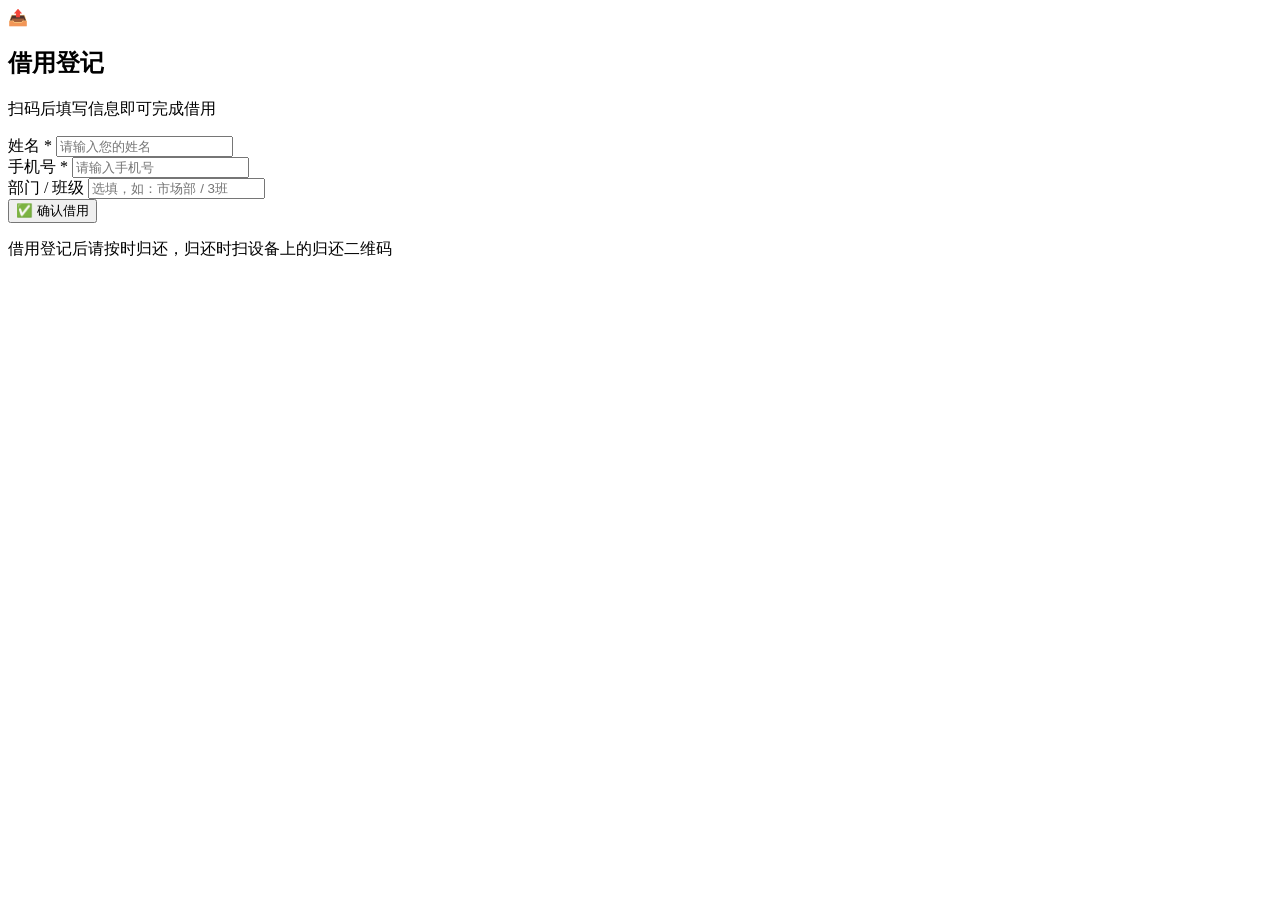
==== borrow.html @ ac86ed6c "upload borrow.html" ====
<!DOCTYPE html>
<html lang="zh-CN">
<head>
<meta charset="UTF-8">
<meta name="viewport" content="width=device-width, initial-scale=1.0">
<title>借用登记</title>
<link rel="stylesheet" href="css/style.css?v=4">
</head>
<body class="mobile-body">

<div class="mobile-shell">
  <div class="mobile-top">
    <div class="logo-big">📤</div>
    <h2>借用登记</h2>
    <p>扫码后填写信息即可完成借用</p>
  </div>

  <div id="deviceInfo"></div>
  <div id="alertBox"></div>

  <div id="formArea">
    <div class="form-card">
      <div class="field">
        <label class="field-label">姓名 <span class="req">*</span></label>
        <input class="field-input" id="fName" placeholder="请输入您的姓名" autocomplete="name">
      </div>
      <div class="field">
        <label class="field-label">手机号 <span class="req">*</span></label>
        <input class="field-input" id="fPhone" type="tel" maxlength="11" placeholder="请输入手机号" autocomplete="tel">
      </div>
      <div class="field">
        <label class="field-label">部门 / 班级</label>
        <input class="field-input" id="fDept" placeholder="选填，如：市场部 / 3班">
      </div>
      <button class="btn btn-primary btn-block btn-lg" onclick="submitAction()">✅ 确认借用</button>
    </div>
    <p class="form-tip">借用登记后请按时归还，归还时扫设备上的归还二维码</p>
  </div>

  <div id="resultArea" style="display:none;"></div>
</div>

<script src="js/config.js?v=4"></script>
<script src="js/store.js?v=4"></script>
<script src="js/common.js?v=4"></script>
<script src="js/mobile.js?v=4"></script>
</body>
</html>
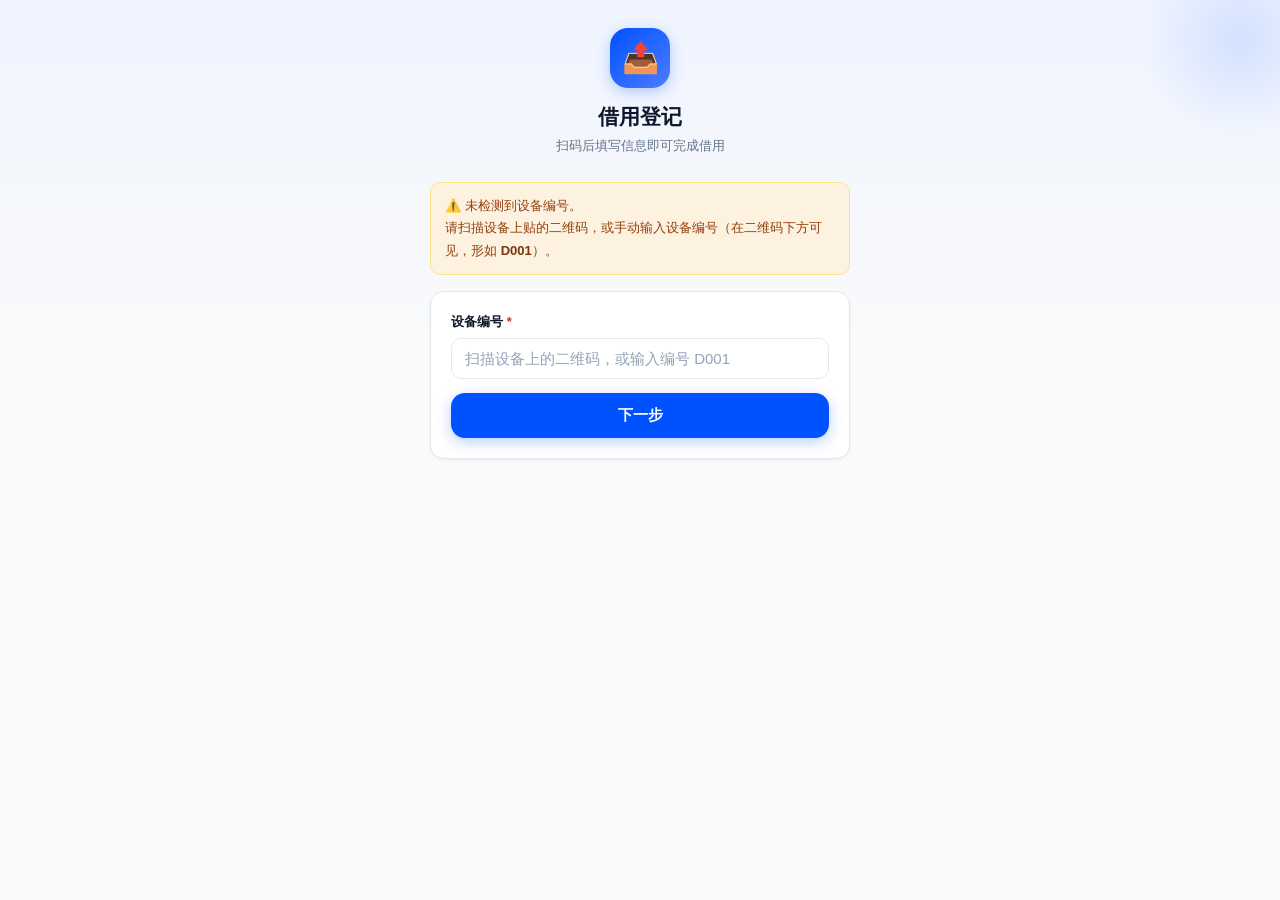
==== commit 15ea1576: "upload borrow.html" ====
--- a/borrow.html
+++ b/borrow.html
@@ -4,7 +4,7 @@
 <meta charset="UTF-8">
 <meta name="viewport" content="width=device-width, initial-scale=1.0">
 <title>借用登记</title>
-<link rel="stylesheet" href="css/style.css?v=4">
+<link rel="stylesheet" href="css/style.css?v=5">
 </head>
 <body class="mobile-body">
 
@@ -40,9 +40,9 @@
   <div id="resultArea" style="display:none;"></div>
 </div>
 
-<script src="js/config.js?v=4"></script>
-<script src="js/store.js?v=4"></script>
-<script src="js/common.js?v=4"></script>
-<script src="js/mobile.js?v=4"></script>
+<script src="js/config.js?v=5"></script>
+<script src="js/store.js?v=5"></script>
+<script src="js/common.js?v=5"></script>
+<script src="js/mobile.js?v=5"></script>
 </body>
 </html>
--- a/css/style.css
+++ b/css/style.css
@@ -0,0 +1,361 @@
+/* ===== 全局变量 ===== */
+:root {
+  --bg: #FAFAFA;
+  --fg: #0F172A;
+  --muted: #F1F5F9;
+  --muted-2: #E2E8F0;
+  --muted-fg: #64748B;
+  --accent: #0052FF;
+  --accent-2: #4D7CFF;
+  --accent-soft: #EEF3FF;
+  --on-accent: #FFFFFF;
+  --success: #16A34A;
+  --success-soft: #E8F7EE;
+  --warning: #D97706;
+  --warning-soft: #FDF1E0;
+  --danger: #DC2626;
+  --danger-soft: #FDECEC;
+  --border: #E2E8F0;
+  --card: #FFFFFF;
+  --radius: 14px;
+  --radius-sm: 10px;
+  --shadow-sm: 0 1px 3px rgba(15,23,42,.06);
+  --shadow-md: 0 4px 6px rgba(15,23,42,.07);
+  --shadow-lg: 0 10px 24px rgba(15,23,42,.10);
+  --shadow-accent: 0 4px 14px rgba(0,82,255,.28);
+  --font: -apple-system, BlinkMacSystemFont, "Segoe UI", "PingFang SC", "Hiragino Sans GB", "Microsoft YaHei", sans-serif;
+}
+
+* { margin: 0; padding: 0; box-sizing: border-box; -webkit-tap-highlight-color: transparent; }
+html { height: 100%; }
+body {
+  font-family: var(--font);
+  background: var(--bg);
+  color: var(--fg);
+  font-size: 15px;
+  line-height: 1.6;
+  -webkit-font-smoothing: antialiased;
+  min-height: 100%;
+}
+button { font-family: inherit; cursor: pointer; border: none; background: none; color: inherit; }
+input, select, textarea { font-family: inherit; font-size: 15px; }
+a { color: var(--accent); text-decoration: none; }
+img { max-width: 100%; }
+
+/* ===== 通用容器 ===== */
+.container { max-width: 760px; margin: 0 auto; padding: 16px 16px 48px; }
+.page-title { font-size: 24px; font-weight: 700; letter-spacing: -.01em; margin: 6px 0 2px; }
+.page-sub { color: var(--muted-fg); font-size: 14px; margin-bottom: 20px; }
+
+/* ===== 头部 ===== */
+.app-header {
+  background: linear-gradient(135deg, var(--accent), var(--accent-2));
+  color: #fff;
+  box-shadow: var(--shadow-accent);
+}
+.app-header-inner {
+  max-width: 760px; margin: 0 auto;
+  display: flex; align-items: center; justify-content: space-between;
+  padding: 16px;
+  gap: 12px;
+}
+.app-brand { display: flex; align-items: center; gap: 10px; font-weight: 700; font-size: 17px; }
+.app-brand .logo {
+  width: 34px; height: 34px; border-radius: 10px;
+  background: rgba(255,255,255,.18);
+  display: flex; align-items: center; justify-content: center; font-size: 19px;
+}
+.app-header .header-sub { font-size: 11px; opacity: .8; margin-top: 1px; }
+
+/* ===== 按钮 ===== */
+.btn {
+  display: inline-flex; align-items: center; justify-content: center; gap: 6px;
+  padding: 9px 16px; border-radius: var(--radius-sm);
+  font-size: 14px; font-weight: 600;
+  transition: transform .15s ease, box-shadow .2s ease, background .2s ease;
+  user-select: none; white-space: nowrap;
+}
+.btn:active { transform: scale(.96); }
+.btn-primary { background: var(--accent); color: var(--on-accent); box-shadow: var(--shadow-accent); }
+.btn-primary:hover { background: #1a63ff; box-shadow: 0 6px 18px rgba(0,82,255,.35); }
+.btn-ghost { background: var(--card); color: var(--fg); border: 1px solid var(--border); }
+.btn-ghost:hover { background: var(--muted); }
+.btn-danger { background: var(--danger-soft); color: var(--danger); }
+.btn-block { width: 100%; padding: 13px; font-size: 16px; border-radius: var(--radius); }
+.btn-lg { padding: 13px 20px; font-size: 15px; }
+.btn-sm { padding: 6px 12px; font-size: 13px; }
+.btn[disabled] { opacity: .5; pointer-events: none; }
+
+/* ===== 卡片 ===== */
+.card {
+  background: var(--card);
+  border: 1px solid var(--border);
+  border-radius: var(--radius);
+  box-shadow: var(--shadow-sm);
+  padding: 18px;
+  margin-bottom: 16px;
+}
+.card-title { font-size: 15px; font-weight: 700; margin-bottom: 14px; display: flex; align-items: center; justify-content: space-between; }
+
+/* ===== 统计条 ===== */
+.stats { display: grid; grid-template-columns: repeat(4, 1fr); gap: 10px; margin-bottom: 18px; }
+.stat {
+  background: var(--card); border: 1px solid var(--border); border-radius: var(--radius);
+  padding: 12px 10px; text-align: center; box-shadow: var(--shadow-sm);
+}
+.stat .num { font-size: 22px; font-weight: 800; line-height: 1.2; }
+.stat .label { font-size: 12px; color: var(--muted-fg); margin-top: 2px; }
+.stat.blue .num { color: var(--accent); }
+.stat.green .num { color: var(--success); }
+.stat.orange .num { color: var(--warning); }
+.stat.gray .num { color: var(--muted-fg); }
+
+/* ===== 模式横幅 ===== */
+.mode-banner {
+  display: flex; align-items: center; gap: 8px;
+  background: var(--warning-soft); color: #92400E;
+  border: 1px solid #FDE68A;
+  border-radius: var(--radius-sm);
+  padding: 10px 14px; font-size: 13px; margin-bottom: 16px;
+  line-height: 1.5;
+}
+.mode-banner.server { background: var(--success-soft); color: #166534; border-color: #BBF7D0; }
+.mode-banner .dot { width: 8px; height: 8px; border-radius: 50%; background: currentColor; flex-shrink: 0; opacity: .8; }
+
+/* ===== 表单 ===== */
+.field { margin-bottom: 14px; }
+.field-label { display: block; font-size: 13px; font-weight: 600; color: var(--fg); margin-bottom: 6px; }
+.field-label .req { color: var(--danger); }
+.field-input {
+  width: 100%; padding: 11px 13px;
+  border: 1px solid var(--border); border-radius: var(--radius-sm);
+  background: var(--card); color: var(--fg);
+  outline: none; transition: border .2s, box-shadow .2s;
+}
+.field-input:focus { border-color: var(--accent); box-shadow: 0 0 0 3px rgba(0,82,255,.12); }
+.field-input::placeholder { color: #94A3B8; }
+textarea.field-input { resize: vertical; min-height: 64px; }
+
+/* ===== 设备网格 ===== */
+.device-grid { display: grid; grid-template-columns: repeat(auto-fill, minmax(230px, 1fr)); gap: 14px; }
+.device-card {
+  background: var(--card); border: 1px solid var(--border); border-radius: var(--radius);
+  box-shadow: var(--shadow-sm); padding: 16px;
+  display: flex; flex-direction: column; gap: 8px;
+  transition: box-shadow .2s ease, transform .15s ease;
+  position: relative;
+}
+.device-card:hover { box-shadow: var(--shadow-md); transform: translateY(-2px); }
+.device-head { display: flex; align-items: flex-start; justify-content: space-between; gap: 8px; }
+.device-id {
+  font-family: "SFMono-Regular", Consolas, monospace; font-size: 11px; color: var(--muted-fg);
+  background: var(--muted); border-radius: 6px; padding: 2px 8px;
+}
+.device-name { font-size: 15px; font-weight: 700; word-break: break-all; }
+.device-model { font-size: 13px; color: var(--muted-fg); word-break: break-all; }
+.device-remark { font-size: 12px; color: var(--muted-fg); opacity: .85; }
+.device-borrower {
+  font-size: 12px; color: #166534; background: var(--success-soft);
+  border-radius: 8px; padding: 6px 9px; line-height: 1.5;
+}
+.device-actions { display: flex; gap: 8px; margin-top: 4px; }
+.device-actions .btn { flex: 1; }
+
+/* ===== 状态徽章 ===== */
+.badge {
+  display: inline-flex; align-items: center; gap: 4px;
+  font-size: 12px; font-weight: 700; border-radius: 999px; padding: 3px 10px;
+}
+.badge-available { background: var(--success-soft); color: var(--success); }
+.badge-borrowed { background: var(--warning-soft); color: var(--warning); }
+.badge::before { content: ''; width: 6px; height: 6px; border-radius: 50%; background: currentColor; }
+
+/* ===== 记录列表 ===== */
+.record-list { display: flex; flex-direction: column; }
+.record-item {
+  display: flex; align-items: center; gap: 12px;
+  padding: 12px 4px; border-bottom: 1px solid var(--border);
+}
+.record-item:last-child { border-bottom: none; }
+.record-icon {
+  width: 38px; height: 38px; border-radius: 10px; flex-shrink: 0;
+  display: flex; align-items: center; justify-content: center; font-size: 18px;
+}
+.record-icon.borrow { background: var(--success-soft); }
+.record-icon.return { background: var(--accent-soft); }
+.record-main { flex: 1; min-width: 0; }
+.record-line1 { font-size: 14px; font-weight: 600; }
+.record-line2 { font-size: 12px; color: var(--muted-fg); white-space: nowrap; overflow: hidden; text-overflow: ellipsis; }
+.record-line2 b { color: var(--accent); font-weight: 600; }
+.record-time { font-size: 12px; color: var(--muted-fg); text-align: right; flex-shrink: 0; }
+
+/* ===== 筛选 ===== */
+.filter-row { display: flex; gap: 8px; margin-bottom: 14px; flex-wrap: wrap; }
+.chip {
+  padding: 6px 14px; border-radius: 999px; font-size: 13px; font-weight: 600;
+  border: 1px solid var(--border); background: var(--card); color: var(--muted-fg);
+  transition: all .2s;
+}
+.chip.active { background: var(--accent); color: #fff; border-color: var(--accent); box-shadow: var(--shadow-accent); }
+
+/* ===== 弹窗 ===== */
+.modal-mask {
+  position: fixed; inset: 0; z-index: 1000;
+  background: rgba(15,23,42,.55);
+  display: flex; align-items: center; justify-content: center; padding: 20px;
+  opacity: 0; pointer-events: none; transition: opacity .2s;
+}
+.modal-mask.show { opacity: 1; pointer-events: auto; }
+.modal {
+  background: #fff; border-radius: 18px; width: 100%; max-width: 420px;
+  max-height: 88vh; overflow: auto;
+  box-shadow: var(--shadow-lg);
+  transform: translateY(14px) scale(.97); transition: transform .22s ease;
+}
+.modal-mask.show .modal { transform: none; }
+.modal-head {
+  padding: 16px 18px; border-bottom: 1px solid var(--border);
+  display: flex; align-items: center; justify-content: space-between;
+}
+.modal-title { font-size: 16px; font-weight: 700; }
+.modal-close { font-size: 22px; color: var(--muted-fg); width: 32px; height: 32px; border-radius: 8px; }
+.modal-close:hover { background: var(--muted); }
+.modal-body { padding: 18px; }
+.modal-foot { padding: 0 18px 18px; display: flex; gap: 10px; }
+.modal-foot .btn { flex: 1; }
+
+/* ===== 二维码展示 ===== */
+.qr-box { display: flex; flex-direction: column; align-items: center; gap: 12px; padding: 8px 0; }
+.qr-canvas-box {
+  background: #fff; padding: 14px; border-radius: 14px;
+  border: 1px solid var(--border); box-shadow: var(--shadow-sm);
+}
+.qr-url { font-size: 12px; color: var(--muted-fg); word-break: break-all; text-align: center; max-width: 100%; }
+.qr-actions { display: flex; gap: 10px; width: 100%; }
+.qr-actions .btn { flex: 1; }
+
+/* ===== 扫码页（手机） ===== */
+.mobile-body {
+  background: linear-gradient(180deg, #EFF4FF 0%, var(--bg) 40%);
+  min-height: 100vh;
+}
+.mobile-body::before {
+  content: ''; position: absolute; top: -60px; right: -60px;
+  width: 200px; height: 200px; border-radius: 50%;
+  background: radial-gradient(circle, rgba(0,82,255,.12), transparent 70%);
+  pointer-events: none;
+}
+.mobile-shell { max-width: 460px; margin: 0 auto; padding: 28px 20px 48px; position: relative; }
+.mobile-top { text-align: center; margin-bottom: 26px; }
+.mobile-top .logo-big {
+  width: 60px; height: 60px; border-radius: 18px; margin: 0 auto 12px;
+  background: linear-gradient(135deg, var(--accent), var(--accent-2));
+  display: flex; align-items: center; justify-content: center;
+  font-size: 30px; box-shadow: var(--shadow-accent);
+}
+.mobile-top h2 { font-size: 21px; font-weight: 800; }
+.mobile-top p { font-size: 13px; color: var(--muted-fg); margin-top: 2px; }
+
+.device-hero {
+  background: var(--card); border: 1px solid var(--border);
+  border-radius: var(--radius); box-shadow: var(--shadow-md);
+  padding: 18px; margin-bottom: 16px; text-align: center;
+  position: relative; overflow: hidden;
+}
+.device-hero::after {
+  content: ''; position: absolute; top: 0; left: 0; right: 0; height: 4px;
+  background: linear-gradient(90deg, var(--accent), var(--accent-2));
+}
+.device-hero .dh-name { font-size: 18px; font-weight: 800; margin-top: 6px; }
+.device-hero .dh-id { font-family: Consolas, monospace; font-size: 12px; color: var(--muted-fg); margin-top: 2px; }
+.device-hero .dh-model { font-size: 13px; color: var(--muted-fg); margin-top: 4px; }
+.device-hero .dh-status { margin-top: 12px; display: flex; justify-content: center; }
+
+.borrower-info {
+  background: var(--warning-soft); border: 1px solid #FDE68A; color: #92400E;
+  border-radius: var(--radius-sm); padding: 12px 14px; font-size: 13px; margin-bottom: 16px;
+  line-height: 1.7;
+}
+.borrower-info b { color: #78350F; }
+
+/* 提交页 */
+.form-card { background: var(--card); border: 1px solid var(--border); border-radius: var(--radius); box-shadow: var(--shadow-sm); padding: 20px; }
+.form-tip { font-size: 12px; color: var(--muted-fg); text-align: center; margin-top: 14px; line-height: 1.6; }
+
+.success-block { text-align: center; padding: 20px 0 8px; }
+.success-icon {
+  width: 84px; height: 84px; border-radius: 50%; margin: 0 auto 18px;
+  display: flex; align-items: center; justify-content: center; font-size: 44px;
+}
+.success-icon.ok { background: var(--success-soft); }
+.success-icon.warn { background: var(--danger-soft); }
+.success-block h3 { font-size: 20px; font-weight: 800; margin-bottom: 6px; }
+.success-block p { font-size: 14px; color: var(--muted-fg); }
+.success-block .result-card {
+  background: var(--muted); border-radius: var(--radius-sm);
+  padding: 14px; margin: 16px 0; text-align: left; font-size: 14px; line-height: 1.9;
+}
+.success-block .result-card b { float: right; font-weight: 600; }
+
+/* ===== Toast ===== */
+.toast {
+  position: fixed; left: 50%; bottom: 40px; z-index: 2000;
+  transform: translateX(-50%) translateY(20px);
+  background: var(--fg); color: #fff;
+  padding: 11px 20px; border-radius: 999px; font-size: 14px;
+  box-shadow: var(--shadow-lg); opacity: 0; pointer-events: none;
+  transition: all .3s ease; max-width: 86vw; text-align: center;
+}
+.toast.show { opacity: 1; transform: translateX(-50%) translateY(0); }
+.toast.error { background: var(--danger); }
+.toast.success { background: var(--success); }
+
+/* ===== 工具行 ===== */
+.toolbar { display: flex; gap: 10px; flex-wrap: wrap; margin-bottom: 18px; }
+.toolbar .spacer { flex: 1; }
+.input-search {
+  flex: 1; min-width: 160px; padding: 10px 14px;
+  border: 1px solid var(--border); border-radius: var(--radius-sm);
+  background: var(--card); outline: none;
+}
+.input-search:focus { border-color: var(--accent); box-shadow: 0 0 0 3px rgba(0,82,255,.12); }
+
+/* ===== 空状态 ===== */
+.empty {
+  text-align: center; padding: 40px 16px; color: var(--muted-fg);
+  font-size: 14px;
+}
+.empty .empty-icon { font-size: 42px; display: block; margin-bottom: 10px; opacity: .6; }
+
+/* ===== 分段控件（借用/归还切换）===== */
+.seg { display: flex; background: var(--muted); border-radius: 12px; padding: 4px; margin-bottom: 18px; }
+.seg button { flex: 1; padding: 10px; border-radius: 9px; font-size: 14px; font-weight: 700; color: var(--muted-fg); transition: all .2s; }
+.seg button.active { background: var(--card); color: var(--fg); box-shadow: var(--shadow-sm); }
+
+/* ===== 表单校验错误 ===== */
+.field-input.invalid { border-color: var(--danger); box-shadow: 0 0 0 3px rgba(220,38,38,.12); }
+
+/* ===== 打印二维码标签 ===== */
+.print-area { display: none; }
+@media print {
+  body * { visibility: hidden; }
+  .print-area, .print-area * { visibility: visible; }
+  .print-area {
+    display: flex; flex-wrap: wrap; gap: 12px;
+    position: absolute; left: 0; top: 0; padding: 16px;
+  }
+  .print-label {
+    border: 1px dashed #999; border-radius: 8px; padding: 10px;
+    text-align: center; width: 220px; page-break-inside: avoid;
+  }
+  .print-label .pl-name { font-size: 14px; font-weight: 700; margin-top: 4px; }
+  .print-label .pl-id { font-size: 11px; color: #555; }
+}
+
+/* ===== 响应式 ===== */
+@media (max-width: 520px) {
+  .stats { grid-template-columns: repeat(2, 1fr); }
+  .container { padding: 12px 14px 40px; }
+  .toolbar { gap: 8px; }
+  .btn-lg { padding: 12px 14px; }
+}
